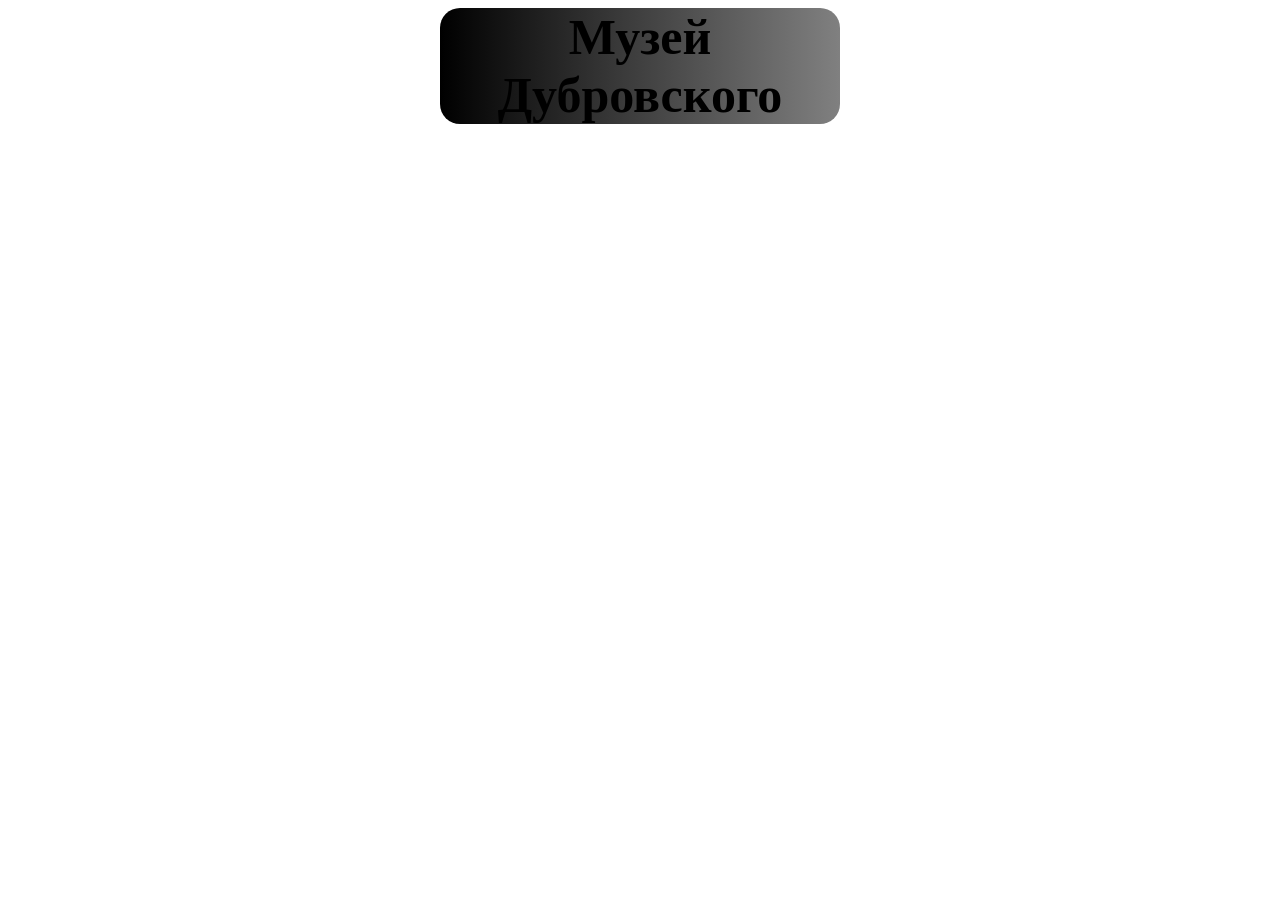
==== index.html @ 48cede4e "mainMenu" ====
<!DOCTYPE html>
<html>
<head>
    <style>
        body {
            background-color: white;
        }
        #xd1 {
            background-image: linear-gradient(to right, black, gray);
            text-align: center;
            text-align-last: center;
            border-radius: 20px;
            font-size:50px;
            width: 400px;
            text-decoration-color: chocolate;
            margin: auto;
        }
    </style> 
</head>
<body>
    <header>
        <h1 id="xd1">Музей Дубровского</h1>
    </header>
    <div id="bu1">
        
    </div>
</body>
</html>
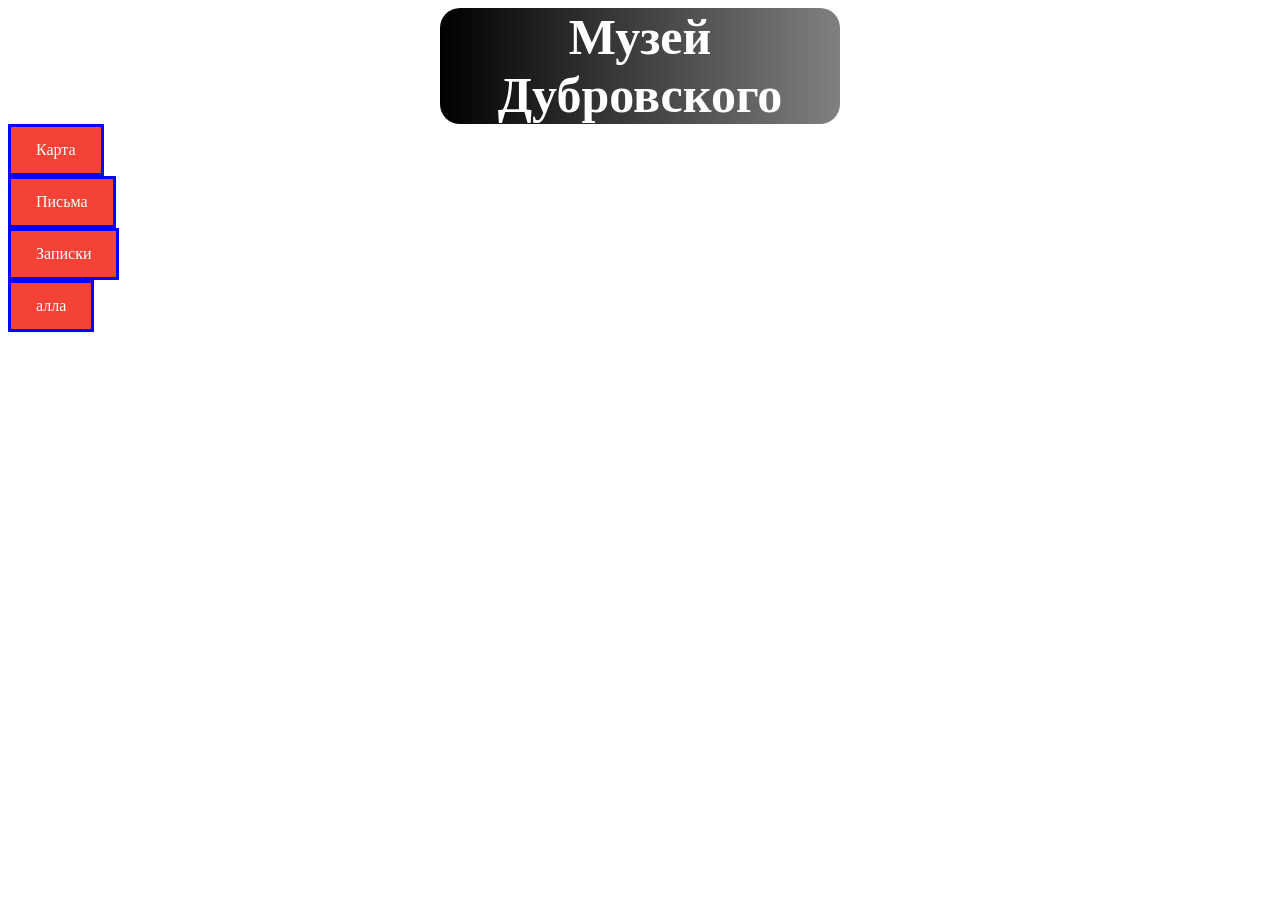
==== commit 3c66f816: "Update index.html" ====
--- a/index.html
+++ b/index.html
@@ -2,6 +2,20 @@
 <html>
 <head>
     <style>
+    a:link, a:visited {
+  background-color: #f44336;
+  color: white;
+  padding: 14px 25px;
+  text-align: center;
+  text-decoration: none;
+  display: inline-block;
+  border-style: solid;
+  border-color: blue;
+}
+
+a:hover, a:active {
+  background-color: blue;
+}
         body {
             background-color: white;
         }
@@ -11,6 +25,7 @@
             text-align-last: center;
             border-radius: 20px;
             font-size:50px;
+            color: white;
             width: 400px;
             text-decoration-color: chocolate;
             margin: auto;
@@ -22,7 +37,13 @@
         <h1 id="xd1">Музей Дубровского</h1>
     </header>
     <div id="bu1">
-        
+        <a href="https://google.com">Карта</a>
+        <br>
+        <a href="https://google.com">Письма</a>
+        <br>
+        <a href="https://google.com">Записки</a>
+        <br>
+        <a href="https://google.com">алла</a>
     </div>
 </body>
-</html>+</html>
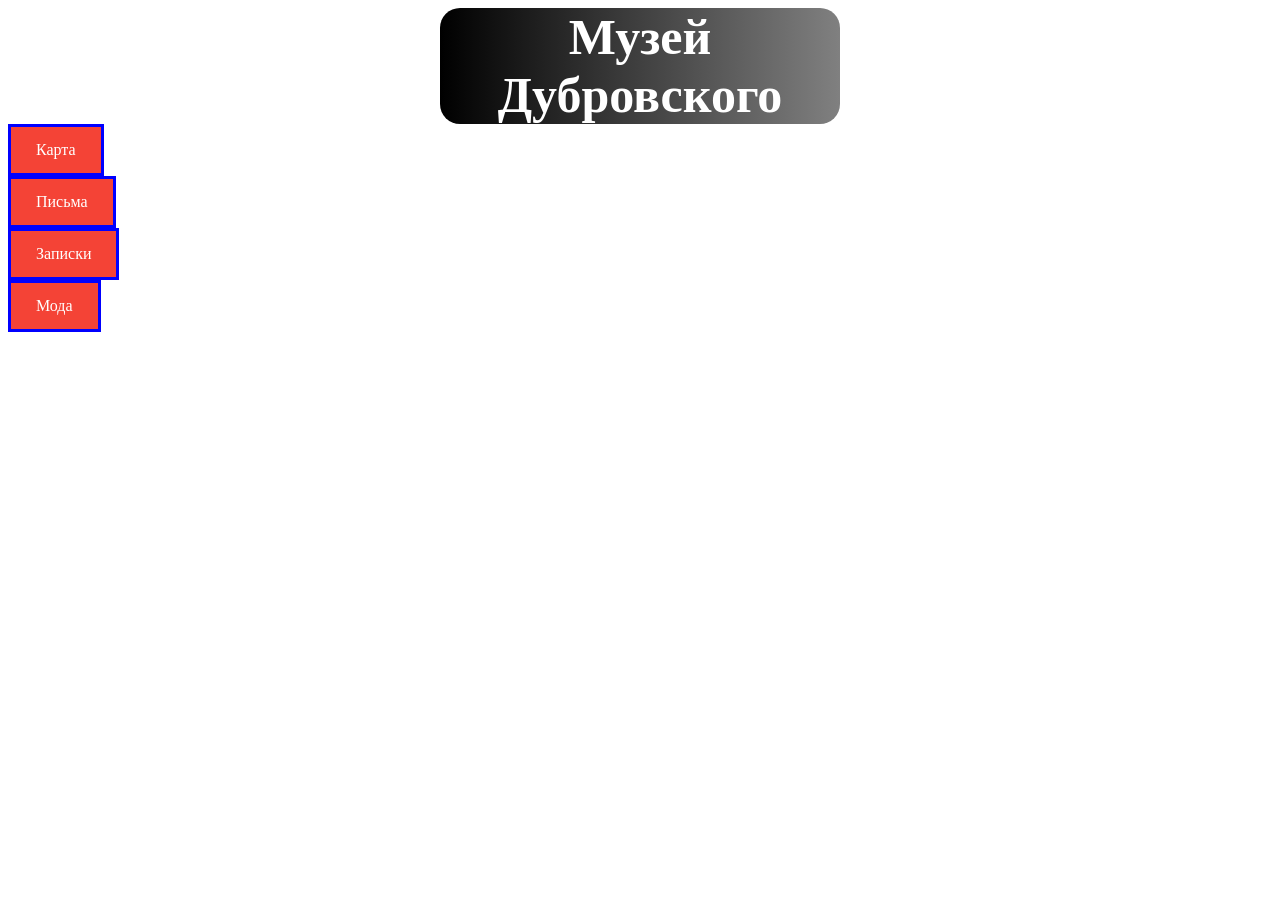
==== commit 42f0dc6c: "Update index.html" ====
--- a/index.html
+++ b/index.html
@@ -37,13 +37,15 @@
         <h1 id="xd1">Музей Дубровского</h1>
     </header>
     <div id="bu1">
-        <a href="https://google.com">Карта</a>
+        <a href="maps.html">Карта</a>
         <br>
         <a href="https://google.com">Письма</a>
         <br>
         <a href="https://google.com">Записки</a>
         <br>
-        <a href="https://google.com">алла</a>
+        <a href="https://google.com">Мода</a>
     </div>
 </body>
 </html>
+
+
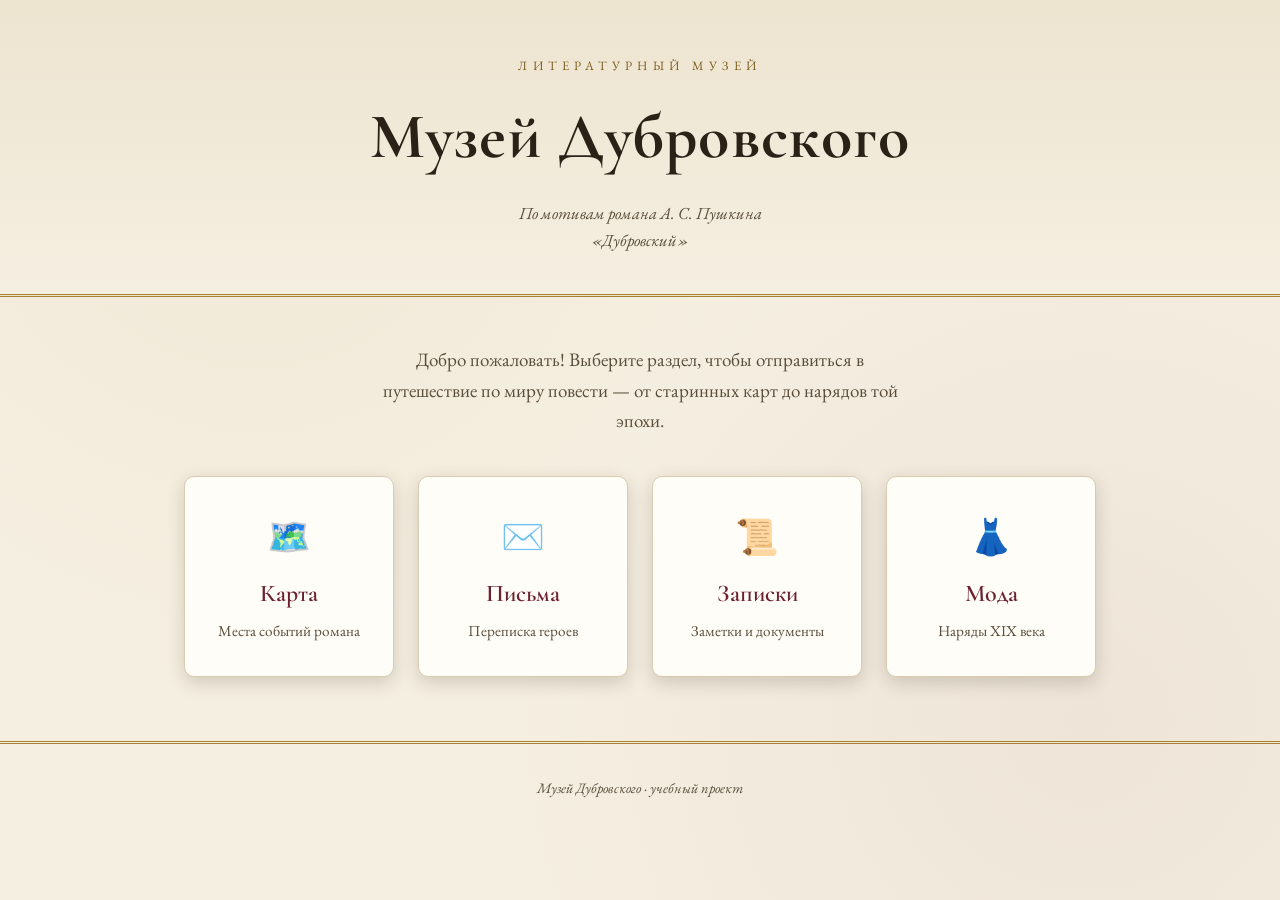
==== commit ba17cc3c: "Redesign museum website with cohesive classic theme - Add shared styles.css with a warm 'paper & gol" ====
--- a/index.html
+++ b/index.html
@@ -1,51 +1,50 @@
-<!DOCTYPE html>
-<html>
-<head>
-    <style>
-    a:link, a:visited {
-  background-color: #f44336;
-  color: white;
-  padding: 14px 25px;
-  text-align: center;
-  text-decoration: none;
-  display: inline-block;
-  border-style: solid;
-  border-color: blue;
-}
-
-a:hover, a:active {
-  background-color: blue;
-}
-        body {
-            background-color: white;
-        }
-        #xd1 {
-            background-image: linear-gradient(to right, black, gray);
-            text-align: center;
-            text-align-last: center;
-            border-radius: 20px;
-            font-size:50px;
-            color: white;
-            width: 400px;
-            text-decoration-color: chocolate;
-            margin: auto;
-        }
-    </style> 
-</head>
-<body>
-    <header>
-        <h1 id="xd1">Музей Дубровского</h1>
-    </header>
-    <div id="bu1">
-        <a href="maps.html">Карта</a>
-        <br>
-        <a href="https://google.com">Письма</a>
-        <br>
-        <a href="https://google.com">Записки</a>
-        <br>
-        <a href="https://google.com">Мода</a>
-    </div>
-</body>
-</html>
-
-
+<!DOCTYPE html>
+<html lang="ru">
+<head>
+    <meta charset="UTF-8">
+    <meta name="viewport" content="width=device-width, initial-scale=1.0">
+    <title>Музей Дубровского</title>
+    <link rel="stylesheet" href="styles.css">
+</head>
+<body>
+    <header class="site-header">
+        <span class="kicker">Литературный музей</span>
+        <h1>Музей Дубровского</h1>
+        <p class="subtitle">По мотивам романа А.&nbsp;С.&nbsp;Пушкина «Дубровский»</p>
+    </header>
+
+    <main class="container">
+        <p class="lead">
+            Добро пожаловать! Выберите раздел, чтобы отправиться в путешествие
+            по миру повести — от старинных карт до нарядов той эпохи.
+        </p>
+
+        <nav class="nav-grid">
+            <a class="nav-card" href="maps.html">
+                <span class="icon">🗺️</span>
+                <span class="label">Карта</span>
+                <span class="hint">Места событий романа</span>
+            </a>
+            <a class="nav-card" href="https://google.com">
+                <span class="icon">✉️</span>
+                <span class="label">Письма</span>
+                <span class="hint">Переписка героев</span>
+            </a>
+            <a class="nav-card" href="https://google.com">
+                <span class="icon">📜</span>
+                <span class="label">Записки</span>
+                <span class="hint">Заметки и документы</span>
+            </a>
+            <a class="nav-card" href="fashion.html">
+                <span class="icon">👗</span>
+                <span class="label">Мода</span>
+                <span class="hint">Наряды XIX века</span>
+            </a>
+        </nav>
+    </main>
+
+    <footer class="site-footer">
+        Музей Дубровского · учебный проект
+    </footer>
+</body>
+</html>
--- a/styles.css
+++ b/styles.css
@@ -0,0 +1,261 @@
+/* ===========================================================
+   Музей Дубровского — общая таблица стилей
+   Классический «музейный» стиль: тёплая бумага, серифы, золото
+   =========================================================== */
+
+@import url('https://fonts.googleapis.com/css2?family=Cormorant+Garamond:wght@400;500;600;700&family=EB+Garamond:ital,wght@0,400;0,500;1,400&display=swap');
+
+:root {
+  --paper:      #f5efe1;
+  --paper-2:    #ede4d0;
+  --ink:        #2b2117;
+  --ink-soft:   #5a4d3b;
+  --gold:       #a9822f;
+  --gold-deep:  #7c5e1e;
+  --burgundy:   #6d2130;
+  --line:       #d8cbb0;
+  --shadow:     rgba(43, 33, 23, 0.18);
+}
+
+* { box-sizing: border-box; }
+
+html { scroll-behavior: smooth; }
+
+body {
+  margin: 0;
+  min-height: 100vh;
+  font-family: 'EB Garamond', 'Georgia', 'Times New Roman', serif;
+  font-size: 19px;
+  line-height: 1.6;
+  color: var(--ink);
+  background-color: var(--paper);
+  background-image:
+    radial-gradient(circle at 20% 15%, rgba(169, 130, 47, 0.06), transparent 40%),
+    radial-gradient(circle at 85% 80%, rgba(109, 33, 48, 0.05), transparent 45%);
+}
+
+/* ---------- Шапка ---------- */
+.site-header {
+  text-align: center;
+  padding: 3.5rem 1.25rem 2.5rem;
+  border-bottom: 3px double var(--gold);
+  background: linear-gradient(180deg, var(--paper-2), var(--paper));
+}
+
+.site-header .kicker {
+  display: block;
+  font-size: 0.8rem;
+  letter-spacing: 0.4em;
+  text-transform: uppercase;
+  color: var(--gold-deep);
+  margin-bottom: 0.6rem;
+}
+
+.site-header h1 {
+  font-family: 'Cormorant Garamond', serif;
+  font-weight: 700;
+  font-size: clamp(2.4rem, 6vw, 4rem);
+  margin: 0;
+  color: var(--ink);
+  letter-spacing: 0.02em;
+}
+
+.site-header .subtitle {
+  margin: 0.75rem auto 0;
+  max-width: 40ch;
+  color: var(--ink-soft);
+  font-style: italic;
+  font-size: 1.05rem;
+}
+
+/* ---------- Основной блок ---------- */
+.container {
+  max-width: 960px;
+  margin: 0 auto;
+  padding: 3rem 1.5rem 4rem;
+}
+
+.section-title {
+  font-family: 'Cormorant Garamond', serif;
+  font-size: clamp(1.8rem, 4vw, 2.6rem);
+  font-weight: 600;
+  text-align: center;
+  color: var(--burgundy);
+  margin: 3rem 0 0.35rem;
+}
+
+.section-title::after {
+  content: "";
+  display: block;
+  width: 90px;
+  height: 2px;
+  margin: 0.75rem auto 0;
+  background: linear-gradient(90deg, transparent, var(--gold), transparent);
+}
+
+.lead {
+  text-align: center;
+  max-width: 60ch;
+  margin: 0 auto 2rem;
+  color: var(--ink-soft);
+}
+
+/* ---------- Навигация (главная страница) ---------- */
+.nav-grid {
+  display: grid;
+  grid-template-columns: repeat(auto-fit, minmax(210px, 1fr));
+  gap: 1.5rem;
+  margin-top: 2.5rem;
+}
+
+.nav-card {
+  display: block;
+  text-decoration: none;
+  color: var(--ink);
+  background: #fffdf7;
+  border: 1px solid var(--line);
+  border-radius: 10px;
+  padding: 2rem 1.5rem;
+  text-align: center;
+  box-shadow: 0 6px 18px var(--shadow);
+  transition: transform 0.18s ease, box-shadow 0.18s ease, border-color 0.18s ease;
+}
+
+.nav-card:hover {
+  transform: translateY(-5px);
+  box-shadow: 0 12px 26px var(--shadow);
+  border-color: var(--gold);
+}
+
+.nav-card .icon {
+  font-size: 2.2rem;
+  display: block;
+  margin-bottom: 0.6rem;
+}
+
+.nav-card .label {
+  font-family: 'Cormorant Garamond', serif;
+  font-size: 1.5rem;
+  font-weight: 600;
+  color: var(--burgundy);
+}
+
+.nav-card .hint {
+  display: block;
+  margin-top: 0.35rem;
+  font-size: 0.95rem;
+  color: var(--ink-soft);
+}
+
+/* ---------- Галерея (мода) ---------- */
+.gallery {
+  display: grid;
+  grid-template-columns: repeat(auto-fit, minmax(260px, 1fr));
+  gap: 1.75rem;
+  margin: 1.5rem 0 1rem;
+}
+
+.gallery figure {
+  margin: 0;
+  background: #fffdf7;
+  border: 1px solid var(--line);
+  border-radius: 10px;
+  overflow: hidden;
+  box-shadow: 0 6px 18px var(--shadow);
+  transition: transform 0.18s ease, box-shadow 0.18s ease;
+}
+
+.gallery figure:hover {
+  transform: translateY(-4px);
+  box-shadow: 0 12px 26px var(--shadow);
+}
+
+.gallery img {
+  display: block;
+  width: 100%;
+  height: 300px;
+  object-fit: cover;
+  background: var(--paper-2);
+}
+
+.gallery figcaption {
+  padding: 0.85rem 1rem;
+  font-size: 0.95rem;
+  font-style: italic;
+  color: var(--ink-soft);
+  text-align: center;
+  border-top: 1px solid var(--line);
+}
+
+/* ---------- Заглушка карты ---------- */
+.map-placeholder {
+  margin: 1rem auto 0;
+  max-width: 640px;
+  background: #fffdf7;
+  border: 1px solid var(--line);
+  border-radius: 10px;
+  padding: 3.5rem 2rem;
+  text-align: center;
+  box-shadow: 0 6px 18px var(--shadow);
+}
+
+.map-placeholder .pin {
+  font-size: 3rem;
+  display: block;
+  margin-bottom: 0.75rem;
+}
+
+/* ---------- Кнопки / ссылки ---------- */
+.btn-row {
+  text-align: center;
+  margin-top: 3rem;
+}
+
+.btn {
+  display: inline-block;
+  text-decoration: none;
+  font-family: 'Cormorant Garamond', serif;
+  font-size: 1.15rem;
+  font-weight: 600;
+  letter-spacing: 0.03em;
+  color: #fffdf7;
+  background: var(--burgundy);
+  padding: 0.7rem 1.9rem;
+  border-radius: 999px;
+  border: 1px solid var(--burgundy);
+  box-shadow: 0 5px 14px var(--shadow);
+  transition: background 0.18s ease, transform 0.18s ease;
+}
+
+.btn:hover {
+  background: var(--gold-deep);
+  border-color: var(--gold-deep);
+  transform: translateY(-2px);
+}
+
+.btn--ghost {
+  background: transparent;
+  color: var(--burgundy);
+}
+
+.btn--ghost:hover {
+  background: var(--burgundy);
+  color: #fffdf7;
+}
+
+/* ---------- Подвал ---------- */
+.site-footer {
+  text-align: center;
+  padding: 2rem 1.5rem 2.5rem;
+  border-top: 3px double var(--gold);
+  color: var(--ink-soft);
+  font-size: 0.9rem;
+  font-style: italic;
+}
+
+/* ---------- Адаптивность ---------- */
+@media (max-width: 480px) {
+  body { font-size: 18px; }
+  .site-header { padding: 2.5rem 1rem 2rem; }
+  .gallery img { height: 240px; }
+}
